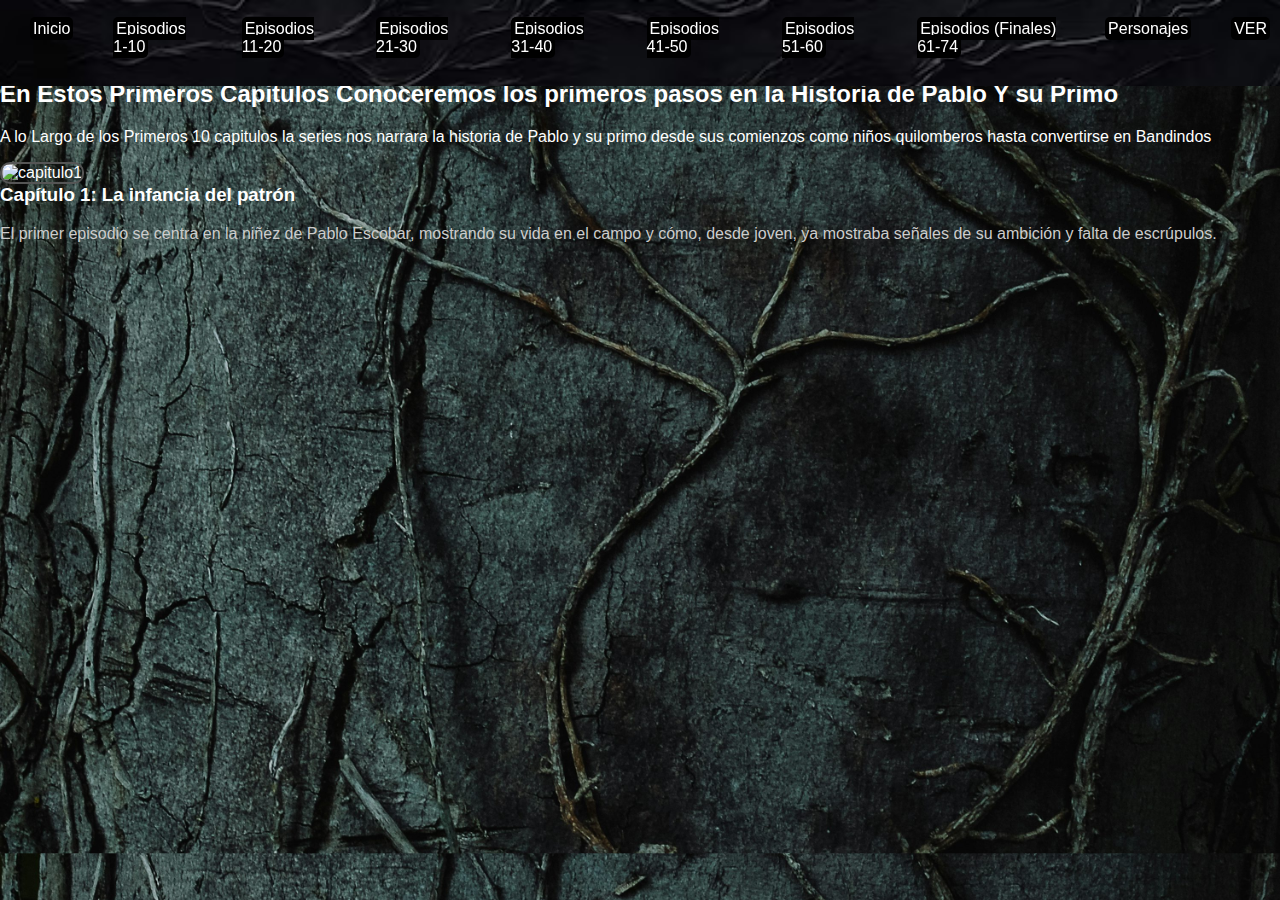
==== episodios.html @ a263e307 "carga inicial" ====
<!DOCTYPE html>
<html lang="es">
<head>
    <meta charset="UTF-8">
    <meta name="viewport" content="width=device-width, initial-scale=1.0">
    <title>Episodios 1-10</title>
    <link rel="stylesheet" href="styles.css"> 
</head>
<body id="episodios">
    <header>
        <nav>
            <ul class="nav-list">
                <li><a href="index.html">Inicio</a></li>
                <li><a href="episodios.html#Episodes1-10">Episodios 1-10</a></li>
        <li><a href="episodios.html#Episodes11-20">Episodios 11-20</a></li>
        <li><a href="episodios.html#Episodes21-30">Episodios 21-30</a></li>
        <li><a href="episodios.html#Episodes31-40">Episodios 31-40</a></li>
        <li><a href="episodios.html#Episodes41-50">Episodios 41-50</a></li>
        <li><a href="episodios.html#Episodes51-60">Episodios 51-60</a></li>
        <li><a href="episodios.html#Episodes61-74">Episodios (Finales) 61-74</a></li>
                <li><a href="personajes.html">Personajes</a></li>
                <li><a href="https://www.netflix.com/ar/title/80035684" target="_blank">VER</a></li>
            </ul>
    
        </nav>
    </header>

    <main>
        <h1>Episodios 1-10</h1>
        <h2>En Estos Primeros Capitulos Conoceremos los primeros pasos en la Historia de Pablo Y su Primo</h2>
        <p>A lo Largo de los Primeros 10 capitulos la series nos narrara la historia de Pablo y su primo desde sus comienzos como niños quilomberos hasta convertirse en Bandindos</p>

    </main>
    <div class="capitulo">
    	<img src="imagenes/pablo sonrisa.png" alt="capitulo1">
    	 <div>
            <h3>Capítulo 1: La infancia del patrón</h3>
            <p>El primer episodio se centra en la niñez de Pablo Escobar, mostrando su vida en el campo y cómo, desde joven, ya mostraba señales de su ambición y falta de escrúpulos.</p>
             <video id="myVideo" autoplay loop muted style="display:none;">
        <source src="musica oculta.mp4" type="video/mp4">
        Tu navegador no soporta la etiqueta de video.
    </video>
        </div>
    </div>
    

    <footer>
        <!-- Aquí va el pie de página si lo deseas -->
    </footer>
</body>
</html>
---- styles.css ----
.elenco-cuadro {
	position: relative;
    background-color: #f9f9f9;
    border: 2px solid #333; 
    padding: 20px; 
    margin: 20px 0; 
    border-radius: 10px; 
    box-shadow: 0 4px 8px rgba(255, 255, 255, 0.2); 
    width: fit-content; 
    animation: borderpulse 1.5s infinite;
}
.elenco-cuadro::before {
    content: "";
    position: absolute;
    top: 0;
    left: 0;
    width: 100%;
    height: 100%;
    border-radius: 10px;
    box-shadow: 0 0 30px rgba(255, 255, 255, 0.4); /* Sombra clara */
    z-index: -1;
    animation: smokeEffect 4s infinite;
}

.elenco-tabla th,.elenco-tabla td{
    color: #000;
}
.elenco-tabla th {
    background-color: #ccc; /* Fondo gris claro para los encabezados */
    font-weight: bold;
}

 
@keyframes borderPulse {
    0% {
        border-color: #000; /* Color del borde inicial */
    }
    50% {
        border-color: #333; /* Color del borde intermedio, más oscuro */
    }
    100% {
        border-color: #000; /* Regresa al color inicial */
    }
}

/* Animación para el efecto de humo */
@keyframes smokeEffect {
    0% {
        box-shadow: 0 0 30px rgba(0, 0, 0, 0.7); /* Sombra inicial */
    }
    50% {
        box-shadow: 0 0 60px rgba(0, 0, 0, 0.4); /* Sombra más difusa */
    }
    100% {
        box-shadow: 0 0 30px rgba(0, 0, 0, 0.7); /* Regresa a la sombra inicial */
    }
}
ul {
    list-style-type: none; /* Quita los puntos de la lista */
    margin: 0; /* Quita el margen predeterminado */
    padding: 0; /* Quita el relleno predeterminado */
}

li {
    font-size: 16px;
    margin-bottom: 10px; /* Espacio entre los elementos de la lista */
}

body {
    font-family: Arial, sans-serif;
    margin: 20px;
}

.elenco-tabla {
    border-collapse: collapse; /* Colapsa los bordes de la tabla */
    width: 100%; /* Ajusta la tabla al ancho del contenedor */
}

.elenco-tabla th, .elenco-tabla td {
    border: 1px solid #000; /* Borde de 1px negro para celdas */
    padding: 10px; /* Espacio interno de las celdas */
    text-align: left; /* Alinea el texto a la izquierda */
}

.elenco-tabla th {
    background-color: #f4f4f4; 
}

.elenco-tabla tr:nth-child(even) {
    background-color: #f9f9f9; /* Fondo gris claro alterno para filas pares */
}

.container {
    display: flex;
    gap: 20px;
    margin-top: 20px;
}

.formulario {
    flex: 1;
    max-width: 300px;
}

.formulario h3 {
    font-size: 1.2em;
    margin-bottom: 10px;
}

.formulario label {
    display: block;
    margin-top: 10px;
    font-weight: bold;
}

.formulario input,
.formulario textarea {
    width: 100%;
    padding: 8px;
    margin-top: 5px;
    border: 1px solid #ccc;
    border-radius: 4px;
}

.formulario button {
    margin-top: 10px;
    padding: 10px 15px;
    background-color: #007BFF;
    color: #fff;
    border: none;
    border-radius: 4px;
    cursor: pointer;
}

.formulario button:hover {
    background-color: #0056b3;
}

.elenco-cuadro {
    flex: 2;
}

.nav-list {
    list-style-type: none; /* Elimina los puntos de las listas */
    padding: 0; /* Elimina el padding por defecto */
    margin: 0; /* Elimina el margen por defecto */
    display: flex; /* Coloca los elementos en línea horizontal */
    justify-content: flex-start; /* Alinea los elementos a la izquierda (puedes usar center o space-around si quieres otro comportamiento) */
}

.nav-list li {
    margin-right: 20px; /* Añade un espacio entre los elementos de la lista */
}

.nav-list li a {
    text-decoration: none;
    color: #FFF;
    background-color: #333;
    padding: 10px 15px;
    border-radius: 5px;
    transition: background-color 0.3s ease, box-shadow 0.3s ease; /* Transición suave */
}

.nav-list li a:hover {
    background-color: #555;
    box-shadow: 0px 4px 10px rgba(255, 255, 255, 0.3); /* Sombra al pasar el mouse */
}
.nav-list li a:focus {
    outline: none;
}




.nav-list ul.dropdown {
    display: none;
    position: absolute;
    background-color: #000;
    padding: 10px;
    list-style: none;
    margin-top: 0;
    color: #fff;
}


.nav-list li:hover ul.dropdown {
    display: block;
    content-block: 2px ;
    font-size: 10 px;
    color: #fff;
}

/* Estilo de los enlaces dentro del submenú */
.nav-list ul.dropdown li {
    padding: 5px 0;
}

.nav-list ul.dropdown li a {
    text-decoration: none;
    color: #FFF;
}

/* Añade espacio entre los elementos del menú principal */
.nav-list li {
    display: inline-block;
    position: relative;
    padding: 10px;
}

/* Estilo del enlace principal */
.nav-list li a {
    text-decoration: none;
    color: #FFF;
    background-color: #000;
    padding: 3px;
}

header {
    background-color: #000;
    padding: 20px; 
}
body{
    background:linear-gradient(135deg,#1a1a1a, #000000);
    color: #fff;
    margin: 0;
    padding: 0;
    font font-family: Arial,sans-serif;
    background-image: url('FONDO OSCURO.png');
    background-size: cover;
}

header {
    background-image: url('TEXTURA OSCURA.png');
    background-size: cover; /* Ajusta el tamaño para que cubra todo el header */
    background-position: center; /* Centra la imagen */
    background-repeat: no-repeat; /* No repite la imagen */
    padding: 20px;
}

.episodios{
    background-color: #000;
    color: #fff;
}
#episodios{
    background-color: #000;
}
<style>
    .video-container {
        display: flex;
        justify-content: center; 
        margin: 20px 0; 
    }
</style>


 .capitulo {
            background-color: #222;  /* Fondo gris oscuro para cada cuadro */
            padding: 20px;
            margin: 20px 0;
            border-radius: 10px;
            border: 1px solid #444;  /* Borde gris más claro */
            box-shadow: 0 4px 8px rgba(0, 0, 0, 0.7);  /* Sombra para darle profundidad */
            display: flex;
            align-items: center;  /* Alineación vertical centrada */
        }

        /* Estilo para las imágenes */
        .capitulo img {
            width: 200px;
            height: auto;
            border-radius: 10px;
            margin-right: 20px;  /* Separación entre la imagen y el texto */
            border: 2px solid #555;  /* Borde alrededor de las imágenes */
        }

        /* Títulos de cada capítulo */
        .capitulo h3 {
            margin-top: 0;
            color: #fff;
        }
         .capitulo p {
            color: #ccc;  /* Texto en color gris claro */
        }
        header {
    position: fixed;
    top: 0;
    left: 0;
    width: 100%;
    display: flex;
    justify-content: space-between;
    align-items: center;
    background-color: rgba(0, 0, 0, 0.8);
    padding: 10px 20px;
    z-index: 1000;
}



.dropdown {
    display: none;
    position: absolute;
    background-color: rgba(0, 0, 0, 0.9);
    top: 100%;
    left: 0;
    padding: 10px;
    list-style: none;
}



/* Estilos del menú hamburguesa */
.hamburger-menu {
    display: none;
    flex-direction: column;
    gap: 5px;
    cursor: pointer;
    position: fixed;
    top: 10px;
    left: 10px;
    z-index: 1100;
}

.hamburger-menu span {
    width: 30px;
    height: 3px;
    background-color: white;
    transition: all 0.3s;
}

/* Media Queries para dispositivos móviles */
@media (max-width: 768px) {
    .nav-list {
        display: none;
        flex-direction: column;
        background-color: rgba(0, 0, 0, 0.9);
        position: fixed;
        top: 50px;
        left: 0;
        width: 100%;
        padding: 20px;
    }

    
    .hamburger-menu {
        display: flex;
    }
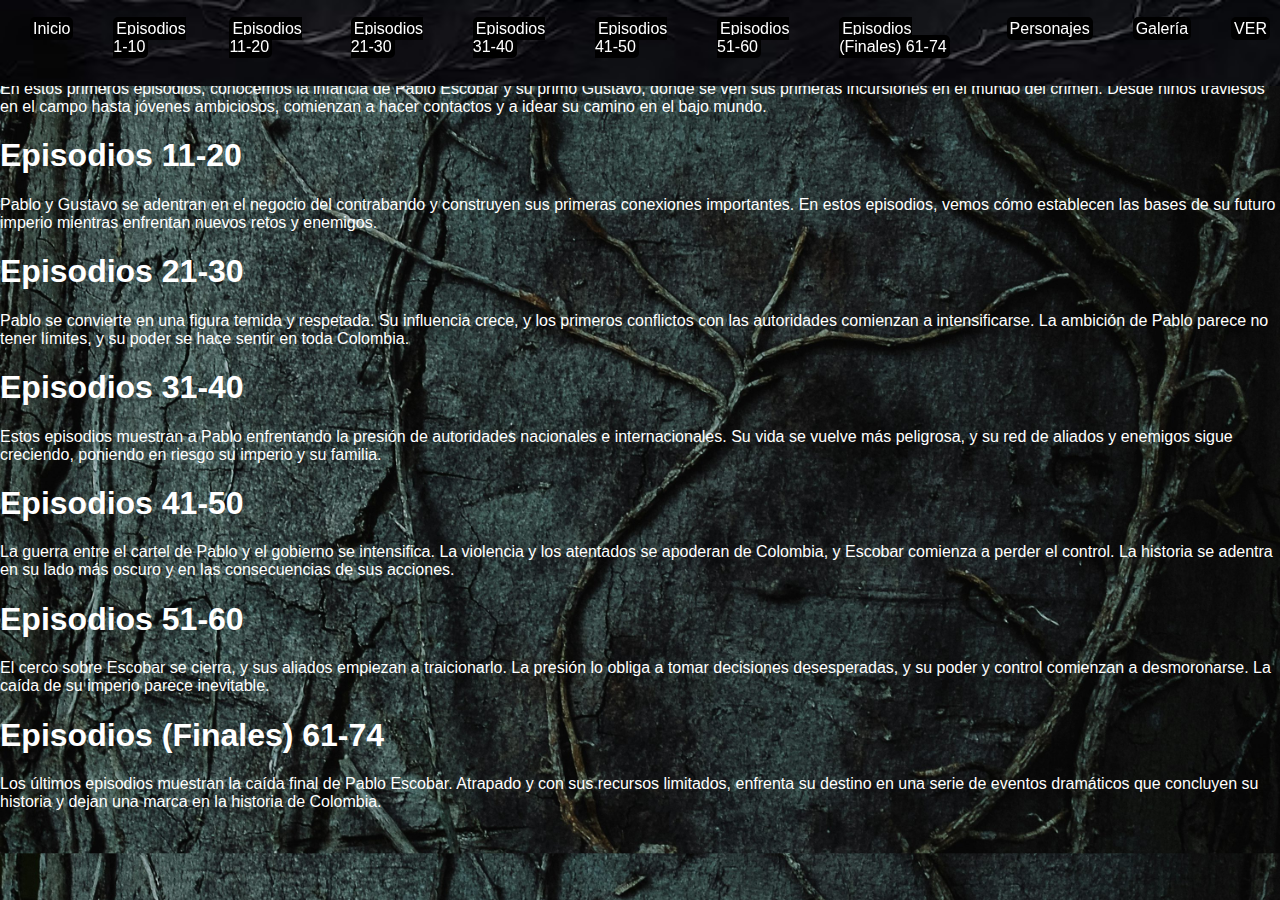
==== commit 60b629b9: "Correcion de Muchos Bugs" ====
--- a/episodios.html
+++ b/episodios.html
@@ -4,7 +4,7 @@
 <head>
     <meta charset="UTF-8">
     <meta name="viewport" content="width=device-width, initial-scale=1.0">
-    <title>Episodios 1-10</title>
+    <title>Episodios</title>
     <link rel="stylesheet" href="styles.css"> 
 </head>
 <body id="episodios">
@@ -12,41 +12,63 @@
         <nav>
             <ul class="nav-list">
                 <li><a href="index.html">Inicio</a></li>
-                <li><a href="episodios.html#Episodes1-10">Episodios 1-10</a></li>
-        <li><a href="episodios.html#Episodes11-20">Episodios 11-20</a></li>
-        <li><a href="episodios.html#Episodes21-30">Episodios 21-30</a></li>
-        <li><a href="episodios.html#Episodes31-40">Episodios 31-40</a></li>
-        <li><a href="episodios.html#Episodes41-50">Episodios 41-50</a></li>
-        <li><a href="episodios.html#Episodes51-60">Episodios 51-60</a></li>
-        <li><a href="episodios.html#Episodes61-74">Episodios (Finales) 61-74</a></li>
+                <li><a href="#Episodes1-10">Episodios 1-10</a></li>
+                <li><a href="#Episodes11-20">Episodios 11-20</a></li>
+                <li><a href="#Episodes21-30">Episodios 21-30</a></li>
+                <li><a href="#Episodes31-40">Episodios 31-40</a></li>
+                <li><a href="#Episodes41-50">Episodios 41-50</a></li>
+                <li><a href="#Episodes51-60">Episodios 51-60</a></li>
+                <li><a href="#Episodes61-74">Episodios (Finales) 61-74</a></li>
                 <li><a href="personajes.html">Personajes</a></li>
+                <li><a href="galeria.html#Galeria">Galería</a></li>
                 <li><a href="https://www.netflix.com/ar/title/80035684" target="_blank">VER</a></li>
             </ul>
-    
         </nav>
     </header>
 
     <main>
-        <h1>Episodios 1-10</h1>
-        <h2>En Estos Primeros Capitulos Conoceremos los primeros pasos en la Historia de Pablo Y su Primo</h2>
-        <p>A lo Largo de los Primeros 10 capitulos la series nos narrara la historia de Pablo y su primo desde sus comienzos como niños quilomberos hasta convertirse en Bandindos</p>
+        
+        <section id="Episodes1-10">
+            <h1>Episodios 1-10</h1>
+            <p>En estos primeros episodios, conocemos la infancia de Pablo Escobar y su primo Gustavo, donde se ven sus primeras incursiones en el mundo del crimen. Desde niños traviesos en el campo hasta jóvenes ambiciosos, comienzan a hacer contactos y a idear su camino en el bajo mundo.</p>
+        </section>
 
+       
+        <section id="Episodes11-20">
+            <h1>Episodios 11-20</h1>
+            <p>Pablo y Gustavo se adentran en el negocio del contrabando y construyen sus primeras conexiones importantes. En estos episodios, vemos cómo establecen las bases de su futuro imperio mientras enfrentan nuevos retos y enemigos.</p>
+        </section>
+
+      
+        <section id="Episodes21-30">
+            <h1>Episodios 21-30</h1>
+            <p>Pablo se convierte en una figura temida y respetada. Su influencia crece, y los primeros conflictos con las autoridades comienzan a intensificarse. La ambición de Pablo parece no tener límites, y su poder se hace sentir en toda Colombia.</p>
+        </section>
+
+        
+        <section id="Episodes31-40">
+            <h1>Episodios 31-40</h1>
+            <p>Estos episodios muestran a Pablo enfrentando la presión de autoridades nacionales e internacionales. Su vida se vuelve más peligrosa, y su red de aliados y enemigos sigue creciendo, poniendo en riesgo su imperio y su familia.</p>
+        </section>
+
+        
+        <section id="Episodes41-50">
+            <h1>Episodios 41-50</h1>
+            <p>La guerra entre el cartel de Pablo y el gobierno se intensifica. La violencia y los atentados se apoderan de Colombia, y Escobar comienza a perder el control. La historia se adentra en su lado más oscuro y en las consecuencias de sus acciones.</p>
+        </section>
+
+       
+        <section id="Episodes51-60">
+            <h1>Episodios 51-60</h1>
+            <p>El cerco sobre Escobar se cierra, y sus aliados empiezan a traicionarlo. La presión lo obliga a tomar decisiones desesperadas, y su poder y control comienzan a desmoronarse. La caída de su imperio parece inevitable.</p>
+        </section>
+
+        <section id="Episodes61-74">
+            <h1>Episodios (Finales) 61-74</h1>
+            <p>Los últimos episodios muestran la caída final de Pablo Escobar. Atrapado y con sus recursos limitados, enfrenta su destino en una serie de eventos dramáticos que concluyen su historia y dejan una marca en la historia de Colombia.</p>
+        </section>
     </main>
-    <div class="capitulo">
-    	<img src="imagenes/pablo sonrisa.png" alt="capitulo1">
-    	 <div>
-            <h3>Capítulo 1: La infancia del patrón</h3>
-            <p>El primer episodio se centra en la niñez de Pablo Escobar, mostrando su vida en el campo y cómo, desde joven, ya mostraba señales de su ambición y falta de escrúpulos.</p>
-             <video id="myVideo" autoplay loop muted style="display:none;">
-        <source src="musica oculta.mp4" type="video/mp4">
-        Tu navegador no soporta la etiqueta de video.
-    </video>
-        </div>
-    </div>
-    
 
-    <footer>
-        <!-- Aquí va el pie de página si lo deseas -->
-    </footer>
+   
 </body>
 </html>
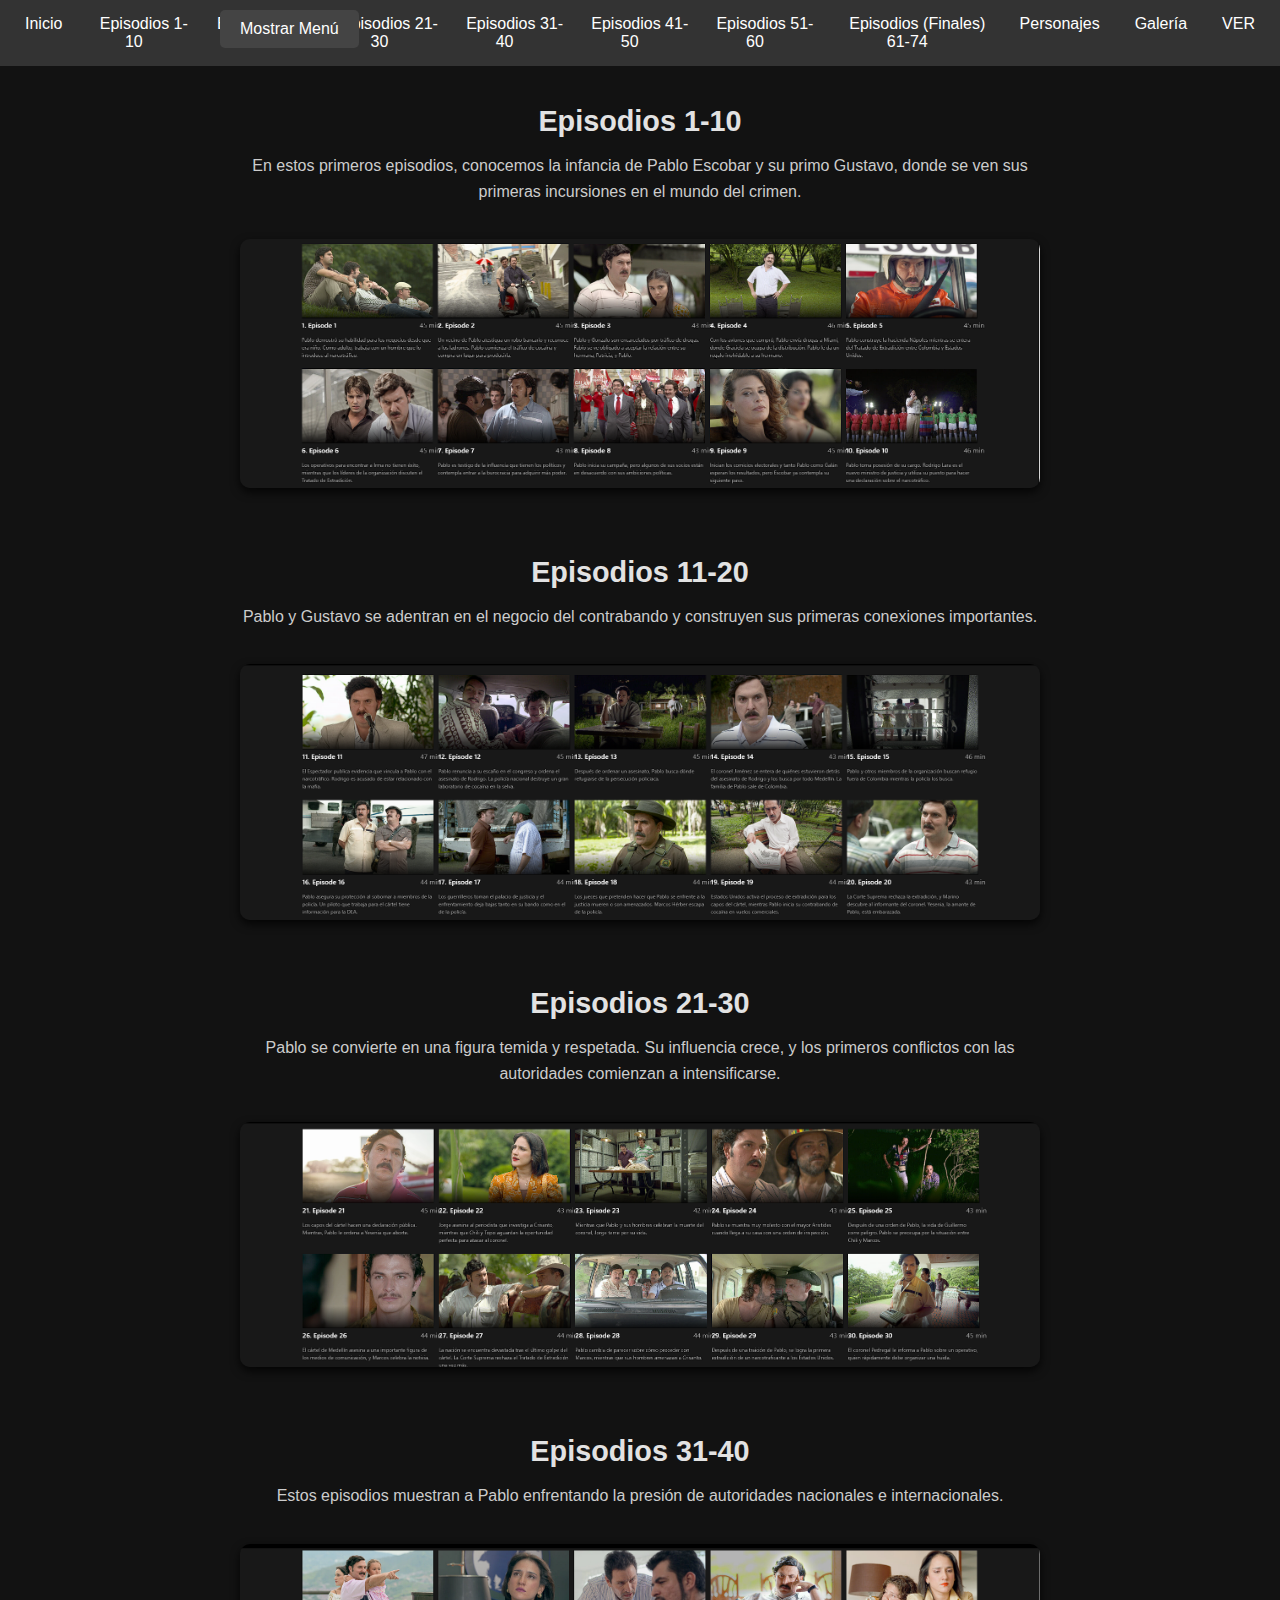
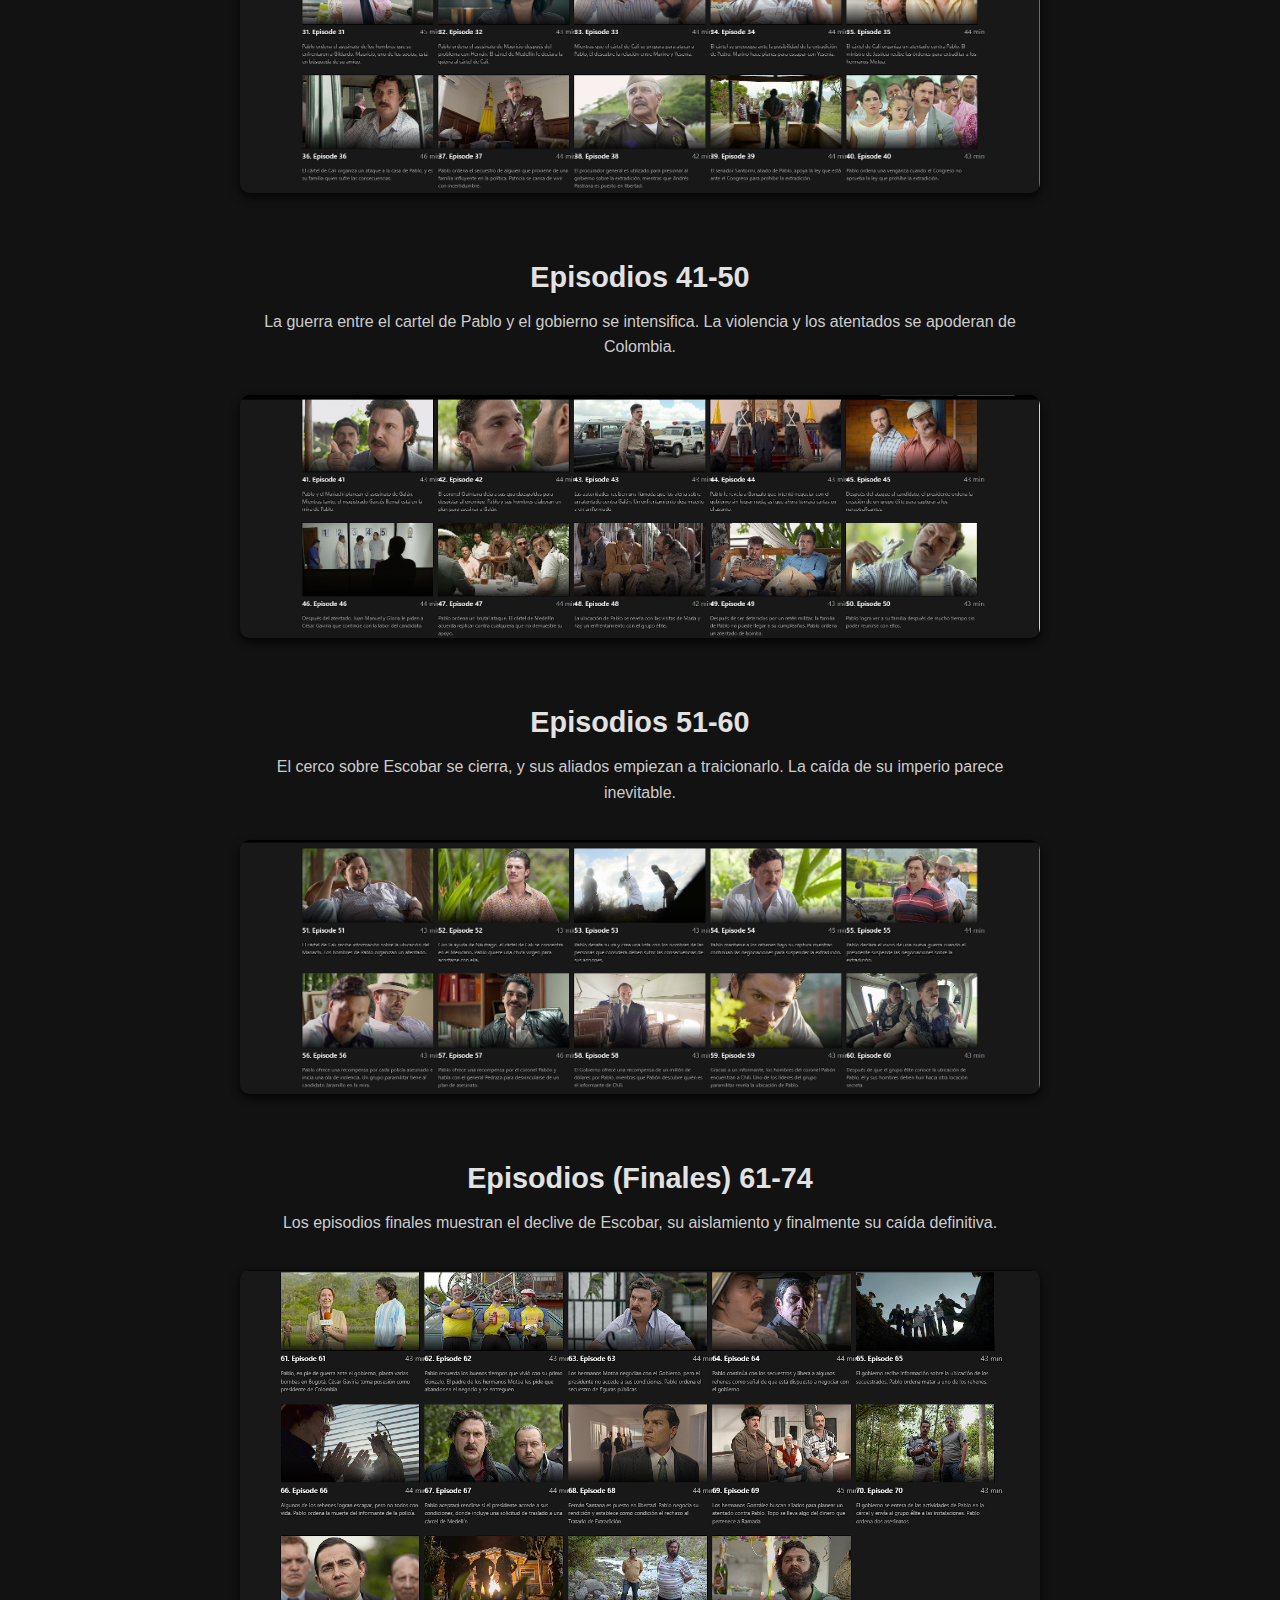
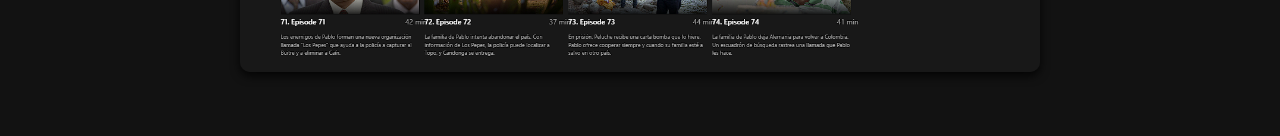
==== commit 72ec76d1: "Version Final de la Pagina" ====
--- a/episodios.html
+++ b/episodios.html
@@ -1,11 +1,119 @@
-
 <!DOCTYPE html>
 <html lang="es">
 <head>
     <meta charset="UTF-8">
     <meta name="viewport" content="width=device-width, initial-scale=1.0">
     <title>Episodios</title>
-    <link rel="stylesheet" href="styles.css"> 
+    <style>
+       
+        body {
+            font-family: Arial, sans-serif;
+            background-color: #121212;
+            color: #fff;
+            margin: 0;
+            padding: 0;
+        }
+
+        header {
+            background-color: #333;
+            padding: 15px;
+            text-align: center;
+        }
+
+        .nav-list {
+            list-style: none;
+            padding: 0;
+            margin: 0;
+            display: flex;
+            justify-content: center;
+            gap: 15px;
+        }
+
+        .nav-list li a {
+            color: #fff;
+            text-decoration: none;
+            padding: 10px;
+            transition: color 0.3s;
+        }
+
+        .nav-list li a:hover {
+            color: #ccc;
+        }
+
+        main {
+            padding: 20px;
+        }
+
+        section {
+            margin-bottom: 40px;
+            text-align: center;
+        }
+
+        h1, h2 {
+            font-size: 1.8em;
+            color: #e2e2e2;
+            margin-bottom: 15px;
+        }
+
+        p {
+            font-size: 1em;
+            color: #cccccc;
+            max-width: 800px;
+            margin: 0 auto 20px;
+            line-height: 1.6;
+        }
+
+        img {
+            max-width: 100%;
+            height: auto;
+            border-radius: 10px;
+            box-shadow: 0 4px 10px rgba(0, 0, 0, 0.8);
+            margin-top: 15px;
+            cursor: pointer;
+        }
+
+        .section-content {
+            display: flex;
+            flex-direction: column;
+            align-items: center;
+            max-width: 800px;
+            margin: 0 auto;
+        }
+
+       
+        #submenu {
+            position: fixed;
+            top: 10px;
+            left: 10px;
+            width: 200px;
+            max-height: 90vh;
+            overflow-y: auto;
+            background-color: rgba(0, 0, 0, 0.8);
+            color: white;
+            padding: 20px;
+            display: none; /* Oculto por defecto */
+            z-index: 1000;
+            border-radius: 8px;
+        }
+
+        #toggleSubmenuButton {
+            position: fixed;
+            top: 10px;
+            left: 220px;
+            z-index: 1001;
+            padding: 10px 20px;
+            font-size: 16px;
+            background-color: #444;
+            color: #fff;
+            border: none;
+            cursor: pointer;
+            border-radius: 5px;
+        }
+
+        #toggleSubmenuButton:hover {
+            background-color: #555;
+        }
+    </style>
 </head>
 <body id="episodios">
     <header>
@@ -26,49 +134,107 @@
         </nav>
     </header>
 
+    
+    <button id="toggleSubmenuButton">Mostrar Menú</button>
+
+    
+    <div id="submenu">
+        <ul>
+            <li><a href="#Episodes1-10">Episodios 1-10</a></li>
+            <li><a href="#Episodes11-20">Episodios 11-20</a></li>
+            <li><a href="#Episodes21-30">Episodios 21-30</a></li>
+            <li><a href="#Episodes31-40">Episodios 31-40</a></li>
+            <li><a href="#Episodes41-50">Episodios 41-50</a></li>
+            <li><a href="#Episodes51-60">Episodios 51-60</a></li>
+            <li><a href="#Episodes61-74">Episodios (Finales) 61-74</a></li>
+        </ul>
+    </div>
+
     <main>
         
         <section id="Episodes1-10">
-            <h1>Episodios 1-10</h1>
-            <p>En estos primeros episodios, conocemos la infancia de Pablo Escobar y su primo Gustavo, donde se ven sus primeras incursiones en el mundo del crimen. Desde niños traviesos en el campo hasta jóvenes ambiciosos, comienzan a hacer contactos y a idear su camino en el bajo mundo.</p>
-        </section>
-
+            <div class="section-content">
+                <h1>Episodios 1-10</h1>
+                <p>En estos primeros episodios, conocemos la infancia de Pablo Escobar y su primo Gustavo, donde se ven sus primeras incursiones en el mundo del crimen.</p>
+                <a href="https://www.netflix.com/ar/title/80035684" target="_blank">
+                    <img src="imagenes/10CAPITULOS.png" alt="Primeros 10 CAPITULOS">
+                </a>
+            </div>
+        </section>
+
+        <section id="Episodes11-20">
+            <div class="section-content">
+                <h2>Episodios 11-20</h2>
+                <p>Pablo y Gustavo se adentran en el negocio del contrabando y construyen sus primeras conexiones importantes.</p>
+                <a href="https://www.netflix.com/ar/title/80035684" target="_blank">
+                    <img src="imagenes/20 CAPITULOS.png" alt="CAPITULOS 11 AL 20">
+                </a>
+            </div>
+        </section>
+
+        <section id="Episodes21-30">
+            <div class="section-content">
+                <h2>Episodios 21-30</h2>
+                <p>Pablo se convierte en una figura temida y respetada. Su influencia crece, y los primeros conflictos con las autoridades comienzan a intensificarse.</p>
+                <a href="https://www.netflix.com/ar/title/80035684" target="_blank">
+                    <img src="imagenes/30CAPITULOS.png" alt="CAPITULOS 21 AL 30">
+                </a>
+            </div>
+        </section>
+
+        <section id="Episodes31-40">
+            <div class="section-content">
+                <h2>Episodios 31-40</h2>
+                <p>Estos episodios muestran a Pablo enfrentando la presión de autoridades nacionales e internacionales.</p>
+                <a href="https://www.netflix.com/ar/title/80035684" target="_blank">
+                    <img src="imagenes/40CAPITULOS.png" alt="CAPITULOS 31 AL 40">
+                </a>
+            </div>
+        </section>
+
+        <section id="Episodes41-50">
+            <div class="section-content">
+                <h2>Episodios 41-50</h2>
+                <p>La guerra entre el cartel de Pablo y el gobierno se intensifica. La violencia y los atentados se apoderan de Colombia.</p>
+                <a href="https://www.netflix.com/ar/title/80035684" target="_blank">
+                    <img src="imagenes/50CAPITULOS.png" alt="CAPITULOS 41 AL 50">
+                </a>
+            </div>
+        </section>
+
+        <section id="Episodes51-60">
+            <div class="section-content">
+                <h2>Episodios 51-60</h2>
+                <p>El cerco sobre Escobar se cierra, y sus aliados empiezan a traicionarlo. La caída de su imperio parece inevitable.</p>
+                <a href="https://www.netflix.com/ar/title/80035684" target="_blank">
+                    <img src="imagenes/60CAPITULOS.png" alt="CAPITULOS 51 AL 60">
+                </a>
+            </div>
+        </section>
+
+        <section id="Episodes61-74">
+            <div class="section-content">
+                <h2>Episodios (Finales) 61-74</h2>
+                <p>Los episodios finales muestran el declive de Escobar, su aislamiento y finalmente su caída definitiva.</p>
+                <a href="https://www.netflix.com/ar/title/80035684" target="_blank">
+                    <img src="imagenes/70CAPITULOS.png" alt="CAPITULOS 61 AL 74">
+                </a>
+            </div>
+        </section>
+    </main>
+
+    <script>
        
-        <section id="Episodes11-20">
-            <h1>Episodios 11-20</h1>
-            <p>Pablo y Gustavo se adentran en el negocio del contrabando y construyen sus primeras conexiones importantes. En estos episodios, vemos cómo establecen las bases de su futuro imperio mientras enfrentan nuevos retos y enemigos.</p>
-        </section>
-
-      
-        <section id="Episodes21-30">
-            <h1>Episodios 21-30</h1>
-            <p>Pablo se convierte en una figura temida y respetada. Su influencia crece, y los primeros conflictos con las autoridades comienzan a intensificarse. La ambición de Pablo parece no tener límites, y su poder se hace sentir en toda Colombia.</p>
-        </section>
-
-        
-        <section id="Episodes31-40">
-            <h1>Episodios 31-40</h1>
-            <p>Estos episodios muestran a Pablo enfrentando la presión de autoridades nacionales e internacionales. Su vida se vuelve más peligrosa, y su red de aliados y enemigos sigue creciendo, poniendo en riesgo su imperio y su familia.</p>
-        </section>
-
-        
-        <section id="Episodes41-50">
-            <h1>Episodios 41-50</h1>
-            <p>La guerra entre el cartel de Pablo y el gobierno se intensifica. La violencia y los atentados se apoderan de Colombia, y Escobar comienza a perder el control. La historia se adentra en su lado más oscuro y en las consecuencias de sus acciones.</p>
-        </section>
-
-       
-        <section id="Episodes51-60">
-            <h1>Episodios 51-60</h1>
-            <p>El cerco sobre Escobar se cierra, y sus aliados empiezan a traicionarlo. La presión lo obliga a tomar decisiones desesperadas, y su poder y control comienzan a desmoronarse. La caída de su imperio parece inevitable.</p>
-        </section>
-
-        <section id="Episodes61-74">
-            <h1>Episodios (Finales) 61-74</h1>
-            <p>Los últimos episodios muestran la caída final de Pablo Escobar. Atrapado y con sus recursos limitados, enfrenta su destino en una serie de eventos dramáticos que concluyen su historia y dejan una marca en la historia de Colombia.</p>
-        </section>
-    </main>
-
-   
+        document.getElementById('toggleSubmenuButton').addEventListener('click', function() {
+            var submenu = document.getElementById('submenu');
+            if (submenu.style.display === 'none' || submenu.style.display === '') {
+                submenu.style.display = 'block';
+                this.textContent = 'Ocultar Menú';
+            } else {
+                submenu.style.display = 'none';
+                this.textContent = 'Mostrar Menú';
+            }
+        });
+    </script>
 </body>
 </html>
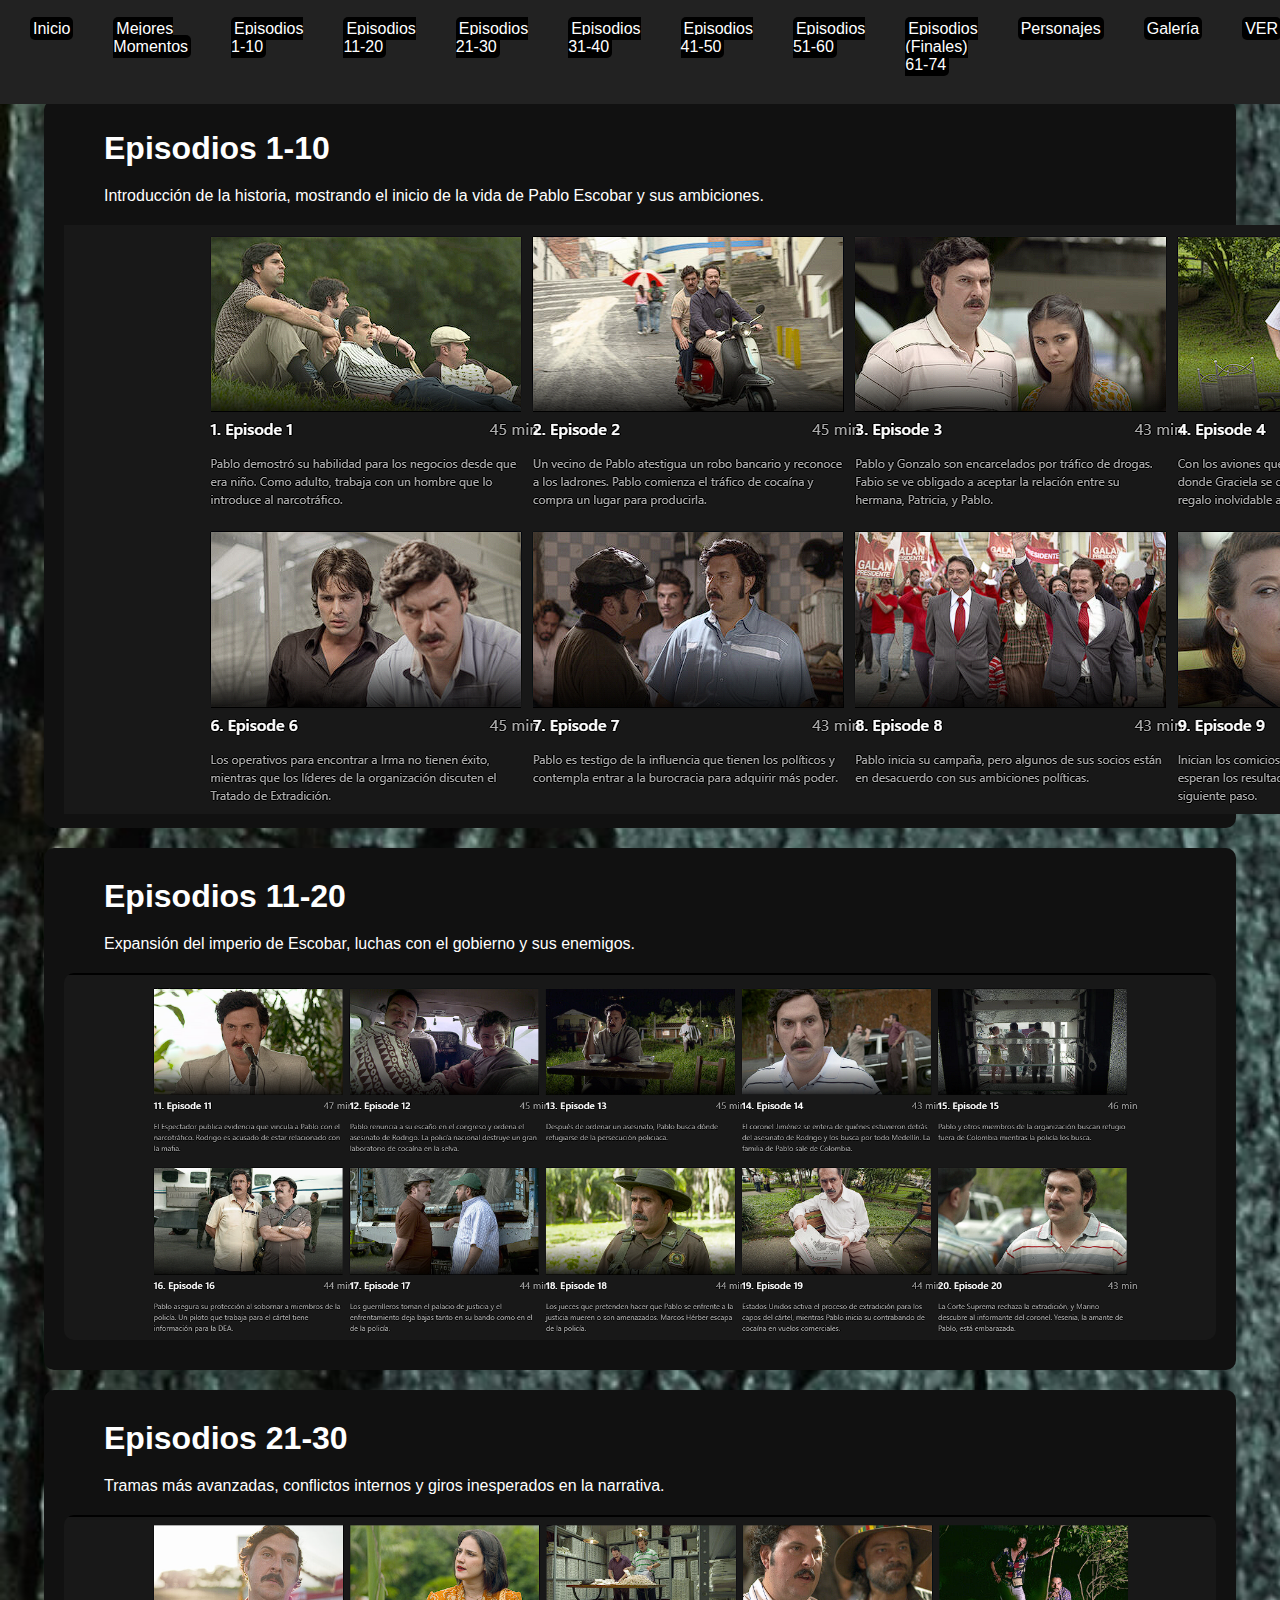
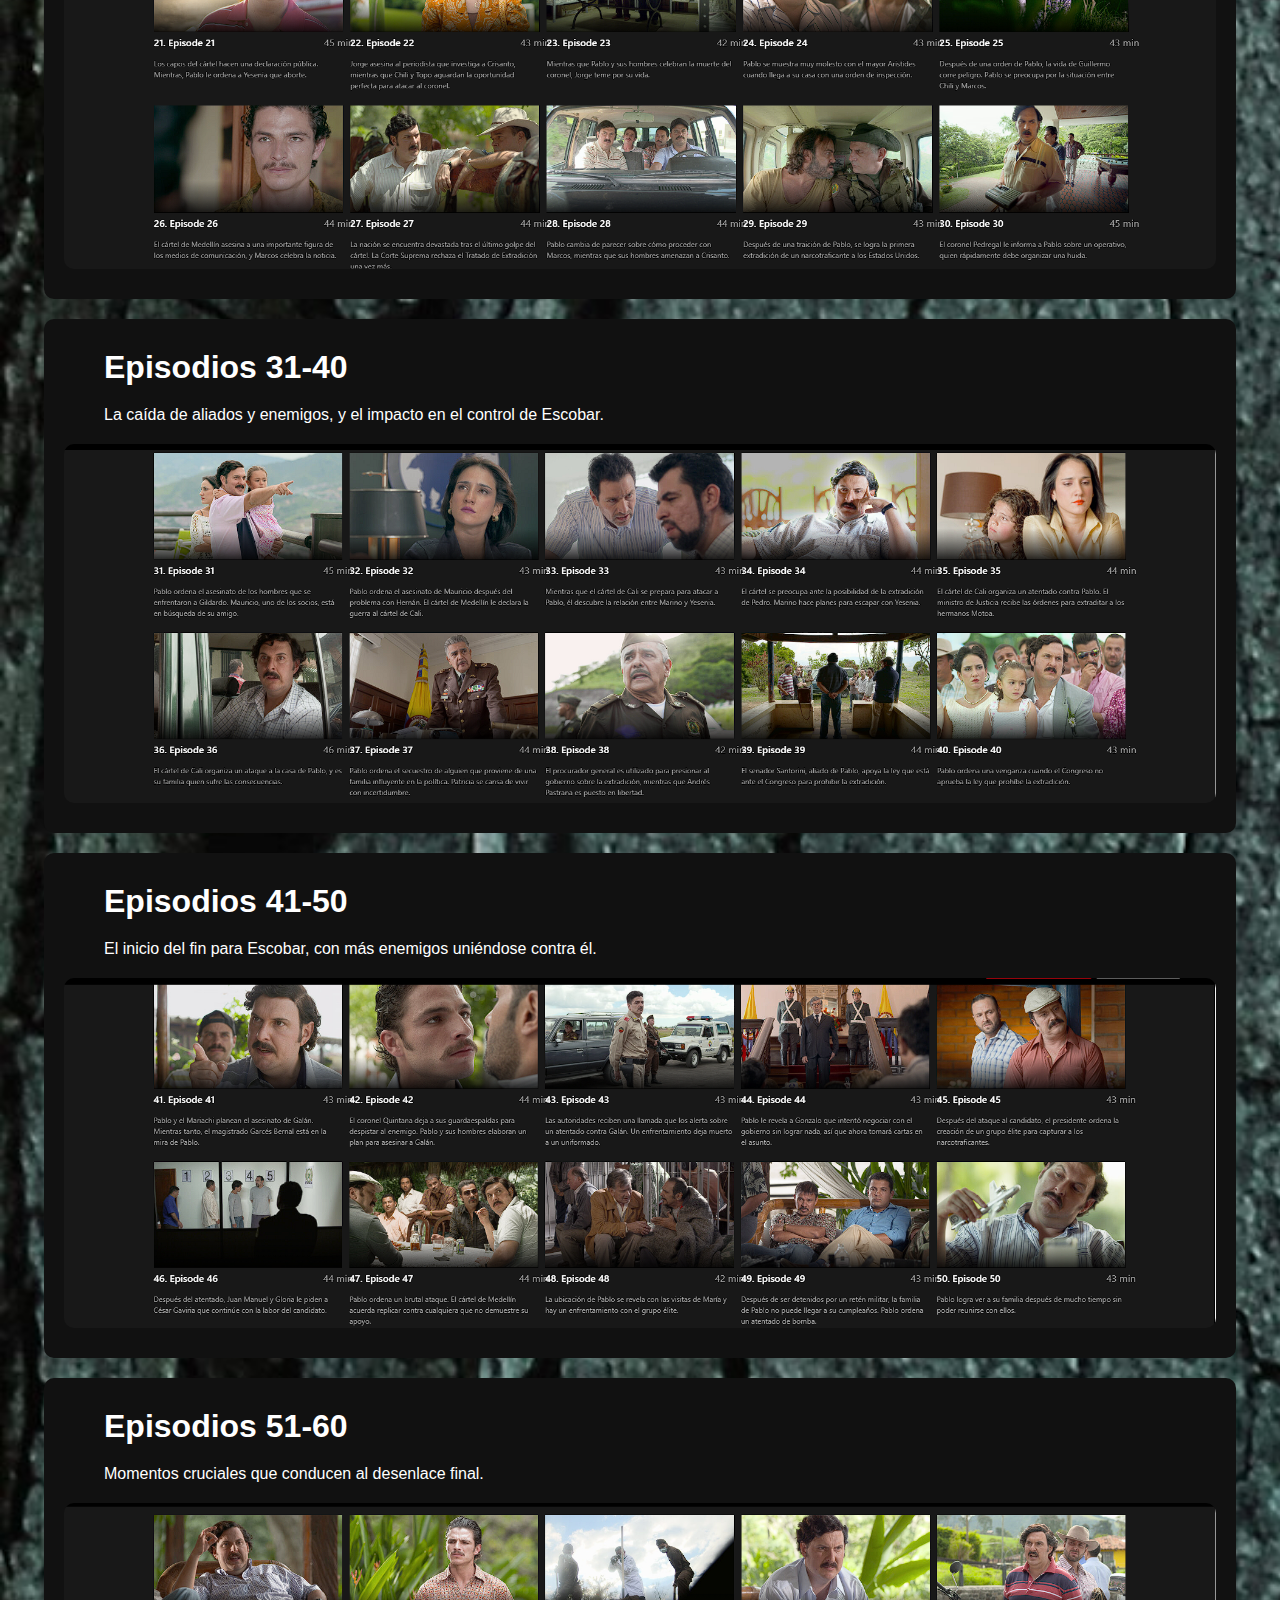
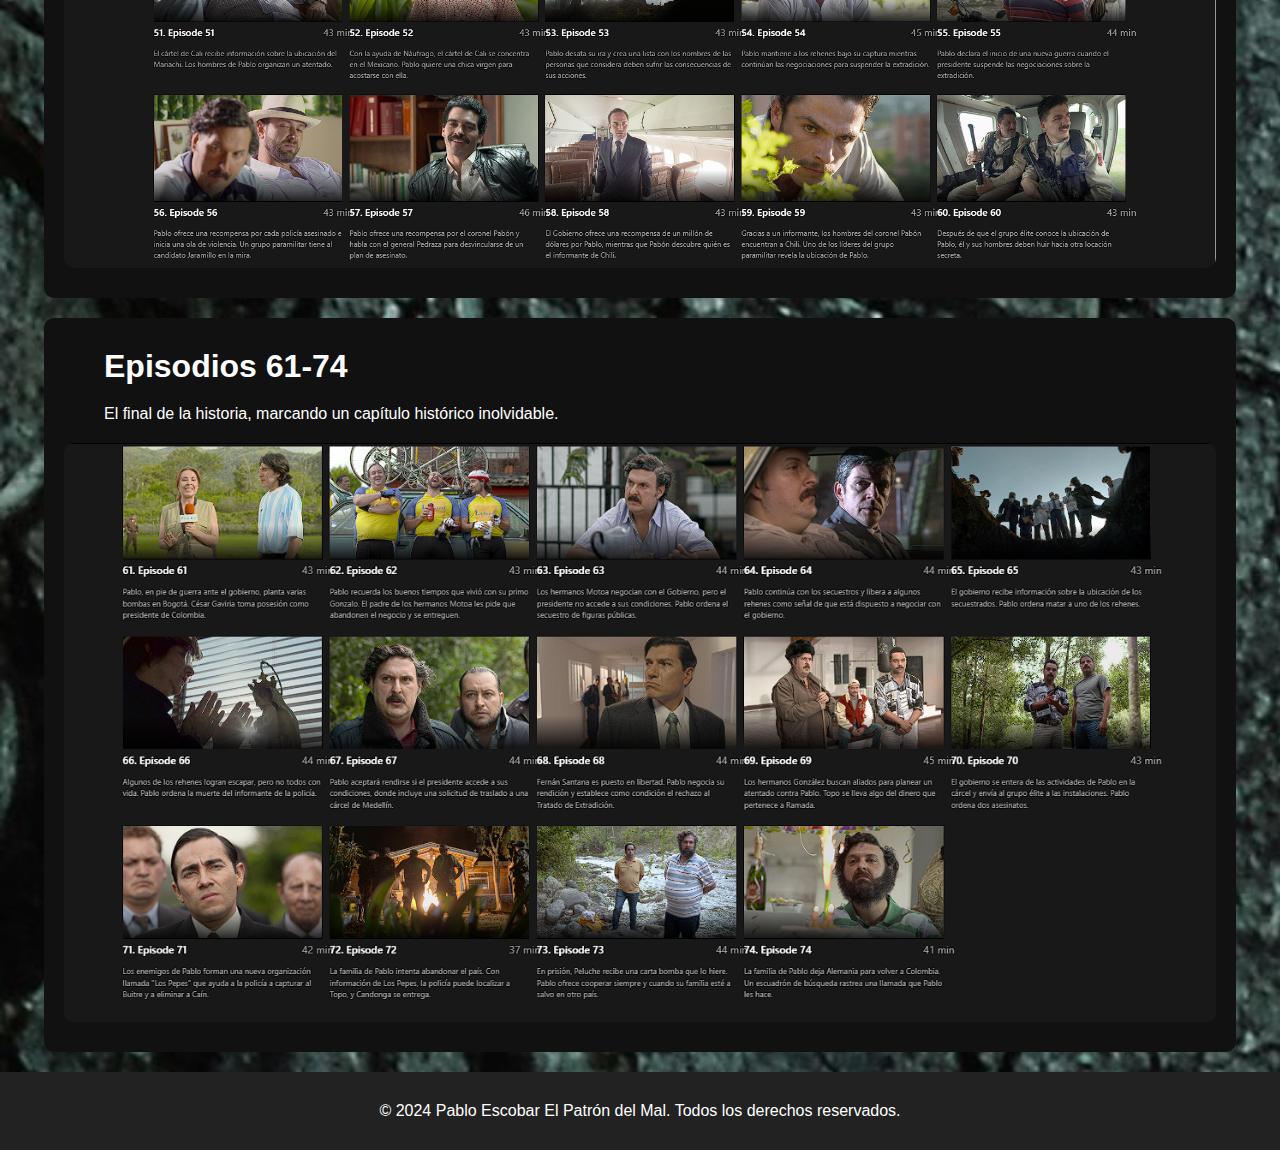
==== commit e3e439c9: "Add files via upload" ====
--- a/episodios.html
+++ b/episodios.html
@@ -1,240 +1,222 @@
-<!DOCTYPE html>
-<html lang="es">
-<head>
-    <meta charset="UTF-8">
-    <meta name="viewport" content="width=device-width, initial-scale=1.0">
-    <title>Episodios</title>
-    <style>
-       
-        body {
-            font-family: Arial, sans-serif;
-            background-color: #121212;
-            color: #fff;
-            margin: 0;
-            padding: 0;
-        }
-
-        header {
-            background-color: #333;
-            padding: 15px;
-            text-align: center;
-        }
-
-        .nav-list {
-            list-style: none;
-            padding: 0;
-            margin: 0;
-            display: flex;
-            justify-content: center;
-            gap: 15px;
-        }
-
-        .nav-list li a {
-            color: #fff;
-            text-decoration: none;
-            padding: 10px;
-            transition: color 0.3s;
-        }
-
-        .nav-list li a:hover {
-            color: #ccc;
-        }
-
-        main {
-            padding: 20px;
-        }
-
-        section {
-            margin-bottom: 40px;
-            text-align: center;
-        }
-
-        h1, h2 {
-            font-size: 1.8em;
-            color: #e2e2e2;
-            margin-bottom: 15px;
-        }
-
-        p {
-            font-size: 1em;
-            color: #cccccc;
-            max-width: 800px;
-            margin: 0 auto 20px;
-            line-height: 1.6;
-        }
-
-        img {
-            max-width: 100%;
-            height: auto;
-            border-radius: 10px;
-            box-shadow: 0 4px 10px rgba(0, 0, 0, 0.8);
-            margin-top: 15px;
-            cursor: pointer;
-        }
-
-        .section-content {
-            display: flex;
-            flex-direction: column;
-            align-items: center;
-            max-width: 800px;
-            margin: 0 auto;
-        }
-
-       
-        #submenu {
-            position: fixed;
-            top: 10px;
-            left: 10px;
-            width: 200px;
-            max-height: 90vh;
-            overflow-y: auto;
-            background-color: rgba(0, 0, 0, 0.8);
-            color: white;
-            padding: 20px;
-            display: none; /* Oculto por defecto */
-            z-index: 1000;
-            border-radius: 8px;
-        }
-
-        #toggleSubmenuButton {
-            position: fixed;
-            top: 10px;
-            left: 220px;
-            z-index: 1001;
-            padding: 10px 20px;
-            font-size: 16px;
-            background-color: #444;
-            color: #fff;
-            border: none;
-            cursor: pointer;
-            border-radius: 5px;
-        }
-
-        #toggleSubmenuButton:hover {
-            background-color: #555;
-        }
-    </style>
-</head>
-<body id="episodios">
-    <header>
-        <nav>
-            <ul class="nav-list">
-                <li><a href="index.html">Inicio</a></li>
-                <li><a href="#Episodes1-10">Episodios 1-10</a></li>
-                <li><a href="#Episodes11-20">Episodios 11-20</a></li>
-                <li><a href="#Episodes21-30">Episodios 21-30</a></li>
-                <li><a href="#Episodes31-40">Episodios 31-40</a></li>
-                <li><a href="#Episodes41-50">Episodios 41-50</a></li>
-                <li><a href="#Episodes51-60">Episodios 51-60</a></li>
-                <li><a href="#Episodes61-74">Episodios (Finales) 61-74</a></li>
-                <li><a href="personajes.html">Personajes</a></li>
-                <li><a href="galeria.html#Galeria">Galería</a></li>
-                <li><a href="https://www.netflix.com/ar/title/80035684" target="_blank">VER</a></li>
-            </ul>
-        </nav>
-    </header>
-
-    
-    <button id="toggleSubmenuButton">Mostrar Menú</button>
-
-    
-    <div id="submenu">
-        <ul>
-            <li><a href="#Episodes1-10">Episodios 1-10</a></li>
-            <li><a href="#Episodes11-20">Episodios 11-20</a></li>
-            <li><a href="#Episodes21-30">Episodios 21-30</a></li>
-            <li><a href="#Episodes31-40">Episodios 31-40</a></li>
-            <li><a href="#Episodes41-50">Episodios 41-50</a></li>
-            <li><a href="#Episodes51-60">Episodios 51-60</a></li>
-            <li><a href="#Episodes61-74">Episodios (Finales) 61-74</a></li>
-        </ul>
-    </div>
-
-    <main>
-        
-        <section id="Episodes1-10">
-            <div class="section-content">
-                <h1>Episodios 1-10</h1>
-                <p>En estos primeros episodios, conocemos la infancia de Pablo Escobar y su primo Gustavo, donde se ven sus primeras incursiones en el mundo del crimen.</p>
-                <a href="https://www.netflix.com/ar/title/80035684" target="_blank">
-                    <img src="imagenes/10CAPITULOS.png" alt="Primeros 10 CAPITULOS">
-                </a>
-            </div>
-        </section>
-
-        <section id="Episodes11-20">
-            <div class="section-content">
-                <h2>Episodios 11-20</h2>
-                <p>Pablo y Gustavo se adentran en el negocio del contrabando y construyen sus primeras conexiones importantes.</p>
-                <a href="https://www.netflix.com/ar/title/80035684" target="_blank">
-                    <img src="imagenes/20 CAPITULOS.png" alt="CAPITULOS 11 AL 20">
-                </a>
-            </div>
-        </section>
-
-        <section id="Episodes21-30">
-            <div class="section-content">
-                <h2>Episodios 21-30</h2>
-                <p>Pablo se convierte en una figura temida y respetada. Su influencia crece, y los primeros conflictos con las autoridades comienzan a intensificarse.</p>
-                <a href="https://www.netflix.com/ar/title/80035684" target="_blank">
-                    <img src="imagenes/30CAPITULOS.png" alt="CAPITULOS 21 AL 30">
-                </a>
-            </div>
-        </section>
-
-        <section id="Episodes31-40">
-            <div class="section-content">
-                <h2>Episodios 31-40</h2>
-                <p>Estos episodios muestran a Pablo enfrentando la presión de autoridades nacionales e internacionales.</p>
-                <a href="https://www.netflix.com/ar/title/80035684" target="_blank">
-                    <img src="imagenes/40CAPITULOS.png" alt="CAPITULOS 31 AL 40">
-                </a>
-            </div>
-        </section>
-
-        <section id="Episodes41-50">
-            <div class="section-content">
-                <h2>Episodios 41-50</h2>
-                <p>La guerra entre el cartel de Pablo y el gobierno se intensifica. La violencia y los atentados se apoderan de Colombia.</p>
-                <a href="https://www.netflix.com/ar/title/80035684" target="_blank">
-                    <img src="imagenes/50CAPITULOS.png" alt="CAPITULOS 41 AL 50">
-                </a>
-            </div>
-        </section>
-
-        <section id="Episodes51-60">
-            <div class="section-content">
-                <h2>Episodios 51-60</h2>
-                <p>El cerco sobre Escobar se cierra, y sus aliados empiezan a traicionarlo. La caída de su imperio parece inevitable.</p>
-                <a href="https://www.netflix.com/ar/title/80035684" target="_blank">
-                    <img src="imagenes/60CAPITULOS.png" alt="CAPITULOS 51 AL 60">
-                </a>
-            </div>
-        </section>
-
-        <section id="Episodes61-74">
-            <div class="section-content">
-                <h2>Episodios (Finales) 61-74</h2>
-                <p>Los episodios finales muestran el declive de Escobar, su aislamiento y finalmente su caída definitiva.</p>
-                <a href="https://www.netflix.com/ar/title/80035684" target="_blank">
-                    <img src="imagenes/70CAPITULOS.png" alt="CAPITULOS 61 AL 74">
-                </a>
-            </div>
-        </section>
-    </main>
-
-    <script>
-       
-        document.getElementById('toggleSubmenuButton').addEventListener('click', function() {
-            var submenu = document.getElementById('submenu');
-            if (submenu.style.display === 'none' || submenu.style.display === '') {
-                submenu.style.display = 'block';
-                this.textContent = 'Ocultar Menú';
-            } else {
-                submenu.style.display = 'none';
-                this.textContent = 'Mostrar Menú';
-            }
-        });
-    </script>
-</body>
-</html>
+<!DOCTYPE html>
+<html lang="es">
+<head>
+    <meta charset="UTF-8">
+    <meta name="viewport" content="width=device-width, initial-scale=1.0">
+    <link rel="stylesheet" href="styles.css">
+    <title>Episodios</title>
+    <style>
+        /* Ajustes generales */
+        body {
+            margin: 0;
+            padding: 0;
+            font-family: Arial, sans-serif;
+            background-color: #111;
+            color: #fff;
+        }
+
+        header {
+            background: #222;
+            padding: 10px 20px;
+            position: fixed; /* Fija el header en la parte superior */
+            top: 0;
+            width: 100%;
+            z-index: 1000; /* Asegura que quede por encima de otros elementos */
+        }
+
+        main {
+            padding-top: 80px; /* Añade espacio para compensar el header fijo */
+        }
+
+        .nav-list {
+            display: flex;
+            list-style: none;
+            padding: 0;
+            margin: 0;
+        }
+
+        .nav-list li {
+            margin-right: 20px;
+        }
+
+        .nav-list a {
+            color: #fff;
+            text-decoration: none;
+        }
+
+        h1, h2, p {
+            margin: 20px; /* Espacio entre el texto y los bordes */
+            padding: 0 20px; /* Evitar que toquen los bordes laterales */
+        }
+
+        section {
+            margin: 20px auto; /* Espaciado para las secciones */
+            padding: 10px 20px;
+            max-width: 90%; /* Para evitar que ocupe todo el ancho */
+            background-color: #111;
+            border-radius: 10px;
+        }
+
+        .section-content img {
+            display: block;
+            margin: 20px auto; /* Espaciado y centrado de la imagen dentro de la sección */
+            max-width: 100%;
+            height: auto;
+            border-radius: 10px; /* Esquinas redondeadas */
+        }
+
+        footer {
+            text-align: center;
+            padding: 10px;
+            background: #222;
+        }
+
+        /* Botón hamburguesa */
+        .hamburger-menu {
+            display: none;
+            background: none;
+            border: none;
+            font-size: 24px;
+            color: #fff;
+            cursor: pointer;
+        }
+
+        @media (max-width: 768px) {
+            .nav-list {
+                display: none; /* Ocultar menú en móviles */
+            }
+
+            .hamburger-menu {
+                display: block; /* Mostrar botón en móviles */
+            }
+
+            .nav-list.active {
+                display: flex;
+                flex-direction: column;
+                position: absolute;
+                top: 60px;
+                left: 0;
+                width: 100%;
+                background: #222;
+            }
+
+            .nav-list li {
+                margin: 10px 0;
+                text-align: center;
+            }
+        }
+    </style>
+</head>
+<body id="episodios">
+    <header>
+        <nav id="menuNavegacion">
+            <button class="hamburger-menu" aria-label="Abrir menú">☰</button>
+            <ul class="nav-list">
+                <li><a href="index.html">Inicio</a></li>
+                <li><a href="temporada.html">Mejores Momentos</a></li>
+                <li><a href="#Episodes1-10">Episodios 1-10</a></li>
+                <li><a href="#Episodes11-20">Episodios 11-20</a></li>
+                <li><a href="#Episodes21-30">Episodios 21-30</a></li>
+                <li><a href="#Episodes31-40">Episodios 31-40</a></li>
+                <li><a href="#Episodes41-50">Episodios 41-50</a></li>
+                <li><a href="#Episodes51-60">Episodios 51-60</a></li>
+                <li><a href="#Episodes61-74">Episodios (Finales) 61-74</a></li>
+                <li><a href="personajes.html">Personajes</a></li>
+                <li><a href="galeria.html#Galeria">Galería</a></li>
+                <li><a href="https://www.netflix.com/ar/title/80035684" target="_blank">VER</a></li>
+            </ul>
+        </nav>
+    </header>
+
+    <main>
+       
+        <section id="Episodes1-10">
+            <h1>Episodios 1-10</h1>
+            <p>Introducción de la historia, mostrando el inicio de la vida de Pablo Escobar y sus ambiciones.</p>
+            <a href="https://www.netflix.com/ar/title/80035684" target="_blank">
+                <img src="imagenes/10CAPITULOS.png" alt="Primeros 10 CAPITULOS">
+            </a>
+        </section>
+        <section id="Episodes11-20">
+            <div class="section-content">
+                <h1>Episodios 11-20</h1>
+                <p>Expansión del imperio de Escobar, luchas con el gobierno y sus enemigos.</p>
+                <a href="https://www.netflix.com/ar/title/80035684" target="_blank">
+                    <img src="imagenes/20 CAPITULOS.png" alt="Episodios 11-20">
+                </a>
+            </div>
+        </section>
+
+        <section id="Episodes21-30">
+            <div class="section-content">
+                <h1>Episodios 21-30</h1>
+                <p>Tramas más avanzadas, conflictos internos y giros inesperados en la narrativa.</p>
+                <a href="https://www.netflix.com/ar/title/80035684" target="_blank">
+                    <img src="imagenes/30CAPITULOS.png" alt="Episodios 21-30">
+                </a>
+            </div>
+        </section>
+
+        <section id="Episodes31-40">
+            <div class="section-content">
+                <h1>Episodios 31-40</h1>
+                <p>La caída de aliados y enemigos, y el impacto en el control de Escobar.</p>
+                <a href="https://www.netflix.com/ar/title/80035684" target="_blank">
+                    <img src="imagenes/40CAPITULOS.png" alt="Episodios 31-40">
+                </a>
+            </div>
+        </section>
+
+        <section id="Episodes41-50">
+            <div class="section-content">
+                <h1>Episodios 41-50</h1>
+                <p>El inicio del fin para Escobar, con más enemigos uniéndose contra él.</p>
+                <a href="https://www.netflix.com/ar/title/80035684" target="_blank">
+                    <img src="imagenes/50CAPITULOS.png" alt="Episodios 41-50">
+                </a>
+            </div>
+        </section>
+
+        <section id="Episodes51-60">
+            <div class="section-content">
+                <h1>Episodios 51-60</h1>
+                <p>Momentos cruciales que conducen al desenlace final.</p>
+                <a href="https://www.netflix.com/ar/title/80035684" target="_blank">
+                    <img src="imagenes/60CAPITULOS.png" alt="Episodios 51-60">
+                </a>
+            </div>
+        </section>
+
+        <section id="Episodes61-74">
+            <div class="section-content">
+                <h1>Episodios 61-74</h1>
+                <p>El final de la historia, marcando un capítulo histórico inolvidable.</p>
+                <a href="https://www.netflix.com/ar/title/80035684" target="_blank">
+                    <img src="imagenes/70CAPITULOS.png" alt="Episodios 61-74">
+                </a>
+            </div>
+        </section>
+    </main>
+    
+   
+
+
+        
+    </main>
+    
+    <footer>
+        <p>&copy; 2024 Pablo Escobar El Patrón del Mal. Todos los derechos reservados.</p>
+    </footer>
+
+    <script>
+        document.addEventListener("DOMContentLoaded", () => {
+            const hamburgerMenu = document.querySelector(".hamburger-menu");
+            const navList = document.querySelector(".nav-list");
+
+            hamburgerMenu.addEventListener("click", () => {
+                navList.classList.toggle("active");
+            });
+        });
+    </script>
+</body>
+</html>
--- a/styles.css
+++ b/styles.css
@@ -0,0 +1,813 @@
+.elenco-cuadro {
+    position: relative;
+    background-color: #f9f9f9;
+    border: 2px solid #333; 
+    padding: 20px; 
+    margin: 20px 0; 
+    border-radius: 10px; 
+    box-shadow: 0 4px 8px rgba(255, 255, 255, 0.2); 
+    width: fit-content; 
+    animation: borderpulse 1.5s infinite;
+}
+.elenco-cuadro::before {
+    content: "";
+    position: absolute;
+    top: 0;
+    left: 0;
+    width: 100%;
+    height: 100%;
+    border-radius: 10px;
+    box-shadow: 0 0 30px rgba(255, 255, 255, 0.4); 
+    z-index: -1;
+    animation: smokeEffect 4s infinite;
+}
+
+.elenco-tabla th,.elenco-tabla td{
+    color: #000;
+}
+.elenco-tabla th {
+    background-color: #ccc; 
+    font-weight: bold;
+}
+
+ 
+@keyframes borderPulse {
+    0% {
+        border-color: #000; /* Color del borde inicial */
+    }
+    50% {
+        border-color: #333; /* Color del borde intermedio, más oscuro */
+    }
+    100% {
+        border-color: #000; /* Regresa al color inicial */
+    }
+}
+
+/* Animación para el efecto de humo */
+@keyframes smokeEffect {
+    0% {
+        box-shadow: 0 0 30px rgba(0, 0, 0, 0.7); /* Sombra inicial */
+    }
+    50% {
+        box-shadow: 0 0 60px rgba(0, 0, 0, 0.4); /* Sombra más difusa */
+    }
+    100% {
+        box-shadow: 0 0 30px rgba(0, 0, 0, 0.7); /* Regresa a la sombra inicial */
+    }
+}
+ul {
+    list-style-type: none; 
+    margin: 0; 
+    padding: 0; 
+}
+
+li {
+    font-size: 16px;
+    margin-bottom: 10px; 
+}
+
+body {
+    font-family: Arial, sans-serif;
+    margin: 20px;
+}
+
+.elenco-tabla {
+    border-collapse: collapse; /* Colapsa los bordes de la tabla */
+    width: 100%; 
+}
+
+.elenco-tabla th, .elenco-tabla td {
+    border: 1px solid #000; 
+    padding: 10px; 
+    text-align: left; 
+}
+
+.elenco-tabla th {
+    background-color: #f4f4f4; 
+}
+
+.elenco-tabla tr:nth-child(even) {
+    background-color: #f9f9f9; 
+}
+
+.container {
+    display: flex;
+    gap: 20px;
+    margin-top: 20px;
+}
+
+.formulario {
+    flex: 1;
+    max-width: 300px;
+}
+
+.formulario h3 {
+    font-size: 1.2em;
+    margin-bottom: 10px;
+}
+
+.formulario label {
+    display: block;
+    margin-top: 10px;
+    font-weight: bold;
+}
+
+.formulario input,
+.formulario textarea {
+    width: 100%;
+    padding: 8px;
+    margin-top: 5px;
+    border: 1px solid #ccc;
+    border-radius: 4px;
+}
+
+.formulario button {
+    margin-top: 10px;
+    padding: 10px 15px;
+    background-color: #007BFF;
+    color: #fff;
+    border: none;
+    border-radius: 4px;
+    cursor: pointer;
+}
+
+.formulario button:hover {
+    background-color: #0056b3;
+}
+
+.elenco-cuadro {
+    flex: 2;
+}
+
+.nav-list {
+    list-style-type: none; /* Elimina los puntos de las listas */
+    padding: 0; 
+    margin: 0; 
+    display: flex; 
+    justify-content: flex-start; /* Alinea los elementos a la izquierda  */
+}
+
+.nav-list li {
+    margin-right: 20px; /* Añade un espacio entre los elementos de la lista */
+}
+
+.nav-list li a {
+    text-decoration: none;
+    color: #FFF;
+    background-color: #333;
+    padding: 10px 15px;
+    border-radius: 5px;
+    transition: background-color 0.3s ease, box-shadow 0.3s ease; /* Transición suave */
+}
+
+.nav-list li a:hover {
+    background-color: #555;
+    box-shadow: 0px 4px 10px rgba(255, 255, 255, 0.3); /* Sombra al pasar el mouse */
+}
+.nav-list li a:focus {
+    outline: none;
+}
+
+
+
+
+.nav-list ul.dropdown {
+    display: none;
+    position: absolute;
+    background-color: #000;
+    padding: 10px;
+    list-style: none;
+    margin-top: 0;
+    color: #fff;
+}
+
+
+.nav-list li:hover ul.dropdown {
+    display: block;
+    content-block: 2px ;
+    font-size: 10 px;
+    color: #fff;
+}
+
+/* Estilo de los enlaces dentro del submenú */
+.nav-list ul.dropdown li {
+    padding: 5px 0;
+}
+
+.nav-list ul.dropdown li a {
+    text-decoration: none;
+    color: #FFF;
+}
+
+/* Añade espacio entre los elementos del menú principal */
+.nav-list li {
+    display: inline-block;
+    position: relative;
+    padding: 10px;
+}
+
+/* Estilo del enlace principal */
+.nav-list li a {
+    text-decoration: none;
+    color: #FFF;
+    background-color: #000;
+    padding: 3px;
+}
+
+header {
+    background-color: #000;
+    padding: 20px; 
+}
+body{
+    background:linear-gradient(135deg,#1a1a1a, #000000);
+    color: #fff;
+    margin: 0;
+    padding: 0;
+    font font-family: Arial,sans-serif;
+    background-image: url('imagenes/FONDO OSCURO.png');
+    background-size: cover;
+}
+
+header {
+    background-image: url('imagenes/TEXTURA OSCURA.png');
+    background-size: cover; /* Ajusta el tamaño para que cubra todo el header */
+    background-position: center; 
+    background-repeat: no-repeat; /* No repite la imagen */
+    padding: 20px;
+}
+
+.episodios{
+    background-color: #000;
+    color: #fff;
+}
+#episodios{
+    background-color: #000;
+}
+<style>
+    .video-container {
+        display: flex;
+        justify-content: center; 
+        margin: 20px 0; 
+    }
+</style>
+
+
+ .capitulo {
+            background-color: #222; 
+            padding: 20px;
+            margin: 20px 0;
+            border-radius: 10px;
+            border: 1px solid #444;  
+            box-shadow: 0 4px 8px rgba(0, 0, 0, 0.7);  
+            display: flex;
+            align-items: center;  
+        }
+
+        /* Estilo para las imágenes */
+        .capitulo img {
+            width: 200px;
+            height: auto;
+            border-radius: 10px;
+            margin-right: 20px;  /* Separación entre la imagen y el texto */
+            border: 2px solid #555;  /* Borde alrededor de las imágenes */
+        }
+
+        /* Títulos de cada capítulo */
+        .capitulo h3 {
+            margin-top: 0;
+            color: #fff;
+        }
+         .capitulo p {
+            color: #ccc;  
+        }
+        header {
+    position: fixed;
+    top: 0;
+    left: 0;
+    width: 100%;
+    display: flex;
+    justify-content: space-between;
+    align-items: center;
+    background-color: rgba(0, 0, 0, 0.8);
+    padding: 10px 20px;
+    z-index: 1000;
+}
+
+
+
+.dropdown {
+    display: none;
+    position: absolute;
+    background-color: rgba(0, 0, 0, 0.9);
+    top: 100%;
+    left: 0;
+    padding: 10px;
+    list-style: none;
+}
+
+
+
+/* Estilos del menú hamburguesa */
+.hamburger-menu {
+    display: none;
+    flex-direction: column;
+    gap: 5px;
+    cursor: pointer;
+    position: fixed;
+    top: 10px;
+    left: 10px;
+    z-index: 1100;
+}
+
+.hamburger-menu span {
+    width: 30px;
+    height: 3px;
+    background-color: white;
+    transition: all 0.3s;
+}
+
+/* Media Queries para dispositivos móviles */
+@media (max-width: 768px) {
+    .nav-list {
+        display: none;
+        flex-direction: column;
+        background-color: rgba(0, 0, 0, 0.9);
+        position: fixed;
+        top: 50px;
+        left: 0;
+        width: 100%;
+        padding: 20px;
+    }
+
+    
+    .hamburger-menu {
+        display: flex;
+    }
+
+    //responsive
+
+  
+body {
+    margin: 0;
+    padding: 0;
+    font-size: 14px; 
+}
+
+/
+@media (max-width: 768px) {
+  
+    .elenco-cuadro, .capitulo, .container {
+        margin: 10px;
+        padding: 15px;
+        width: auto;
+    }
+
+    /* Optimiza la tabla */
+    .elenco-tabla {
+        font-size: 14px;
+        width: 100%; /* Ajusta la tabla al ancho del contenedor */
+        overflow-x: auto; /* Añade desplazamiento horizontal para evitar desbordamiento */
+    }
+    .elenco-tabla th, .elenco-tabla td {
+        padding: 8px;
+    }
+
+    /* Formulario */
+    .formulario {
+        max-width: 100%;
+        padding: 10px;
+    }
+
+    
+    .container {
+        flex-direction: column;
+        gap: 15px;
+    }
+
+    /* Menú de navegación en móviles */
+    .nav-list {
+        width: 100%;
+        padding: 0;
+    }
+
+    .nav-list li {
+        margin: 5px 0;
+    }
+}
+
+
+.hamburger-menu {
+    display: flex;
+}
+.nav-list.active {
+    display: flex;
+    flex-direction: column;
+    align-items: center;
+    padding: 20px;
+}
+.capitulo img {
+    width: 100%;
+    height: auto;
+    margin: 0;
+}
+
+/* Asegura que el video se adapte a la pantalla */
+.video-container iframe {
+    width: 100%;
+    height: auto;
+}
+
+header {
+    position: fixed;
+    width: 100%;
+    top: 0;
+    z-index: 1000;
+}
+
+li, p {
+    font-size: 14px;
+    line-height: 1.5;
+}
+
+.elenco-cuadro, .capitulo {
+    font-size: 14px;
+    margin: 10px;
+    padding: 10px;
+}
+.video-container video {
+    width: 100%;
+    max-width: 1000px;
+    height: auto;
+}
+
+
+/* General reset */
+* {
+    margin: 0;
+    padding: 0;
+    box-sizing: border-box;
+}
+
+/* Contenedor principal */
+body {
+    font-family: Arial, sans-serif;
+    line-height: 1.6;
+}
+
+/* Estilos para la imagen principal */
+img {
+    max-width: 100%;
+    height: auto;
+    display: block;
+    margin: 0 auto;
+}
+
+/* Contenedor general */
+.container {
+    max-width: 100%;
+    margin: 0 auto;
+    padding: 10px;
+}
+
+/* Estilos del encabezado y menú */
+header {
+    display: flex;
+    justify-content: space-between;
+    align-items: center;
+    padding: 10px 20px;
+    background-color: #333;
+}
+
+header h1 {
+    color: white;
+    font-size: 1.5rem;
+}
+
+/* Menú hamburguesa */
+.hamburger-menu {
+    cursor: pointer;
+    display: none; 
+    flex-direction: column;
+    gap: 5px;
+}
+
+.hamburger-menu span {
+    width: 25px;
+    height: 3px;
+    background-color: white;
+}
+
+
+.nav-list {
+    list-style: none;
+    display: flex;
+    gap: 15px;
+}
+
+.nav-list li {
+    position: relative;
+}
+
+.nav-list a {
+    color: white;
+    text-decoration: none;
+    padding: 10px;
+}
+
+/* Dropdown */
+.dropdown {
+    display: none;
+    position: absolute;
+    background-color: #444;
+    list-style: none;
+    padding: 10px;
+}
+
+.nav-list li:hover .dropdown {
+    display: block;
+}
+
+
+@media (max-width: 768px) {
+    header {
+        flex-direction: column;
+        align-items: flex-start;
+    }
+
+    
+    .hamburger-menu {
+        display: flex;
+    }
+
+    
+    .nav-list {
+        display: none;
+        flex-direction: column;
+        gap: 0;
+        width: 100%;
+    }
+
+    .nav-list.active {
+        display: flex;
+        background-color: #333;
+        padding: 10px;
+    }
+
+    .nav-list li {
+        width: 100%;
+        text-align: left;
+    }
+
+    .dropdown {
+        position: static;
+        background-color: #444;
+        padding: 0;
+    }
+}
+
+
+.video-container {
+    display: flex;
+    justify-content: center;
+    margin: 20px 0;
+}
+
+/* Formulario de comentarios */
+.formulario {
+    max-width: 500px;
+    margin: 20px auto;
+}
+
+.formulario input, .formulario textarea {
+    width: 100%;
+    padding: 10px;
+    margin: 5px 0 15px;
+    border: 1px solid #ddd;
+}
+
+.formulario button {
+    padding: 10px 20px;
+    background-color: #333;
+    color: white;
+    border: none;
+    cursor: pointer;
+}
+
+.formulario button:hover {
+    background-color: #555;
+}
+
+
+.elenco-tabla {
+    width: 100%;
+    border-collapse: collapse;
+    margin: 20px 0;
+}
+
+.elenco-tabla th, .elenco-tabla td {
+    padding: 10px;
+    border: 1px solid #ddd;
+    text-align: left;
+}
+
+.elenco-tabla th {
+    background-color: #333;
+    color: white;
+}
+
+
+@media (max-width: 600px) {
+    .elenco-tabla, .elenco-tabla th, .elenco-tabla td {
+        font-size: 0.8rem;
+        padding: 8px;
+    }
+}
+
+.nav-list li:hover .dropdown {
+    display: block;
+    position: static; 
+    width: 100%; 
+}
+
+.dropdown {
+    display: none;
+    background-color: #222; 
+    padding: 10px;
+}
+
+.dropdown li {
+    padding: 10px 0;
+}
+
+.dropdown li a {
+    color: #fff;
+    padding: 5px 10px;
+}
+@media (max-width: 768px) {
+    .nav-list.active {
+        display: flex;
+        flex-direction: column;
+        background-color: rgba(0, 0, 0, 0.9); 
+        padding: 10px;
+        width: 100%; 
+    }
+
+    .nav-list li {
+        width: 100%;
+        text-align: center;
+    }
+
+    .dropdown {
+        position: static; 
+        width: 100%; 
+}
+.nav-list ul.dropdown {
+    background-color: #333; 
+    color: #fff; 
+}
+
+.nav-list ul.dropdown li a {
+    color: #fff; 
+}
+
+@media (max-width: 768px) {
+    .nav-list ul.dropdown li {
+        font-size: 14px; 
+        padding: 8px 0; 
+    }
+
+    .nav-list ul.dropdown li a {
+        padding: 8px 10px; 
+    }
+}
+.contenedor-episodios {
+    z-index: 1; 
+}
+.menu-episodios {
+    background-color: rgba(0, 0, 0, 0.8); 
+}
+.menu-episodios {
+    position: fixed; 
+    top: 0;
+    left: 0;
+    z-index: 1000; 
+}
+.submenu {
+    position: absolute;
+    top: 10px; 
+    left: 10px; 
+    opacity: 0.9; 
+    overflow-y: auto; 
+    max-height: 90vh; 
+    z-index: 1000; 
+}
+
+.submenu:hover {
+    opacity: 1;
+    overflow-y: scroll; 
+}
+
+.episode-content {
+    margin-left: 200px; 
+    padding: 20px;
+}
+
+body {
+    font-family: Arial, sans-serif;
+}
+
+header {
+    display: flex;
+    justify-content: space-between;
+    align-items: center;
+    padding: 10px;
+    background-color: #333;
+    color: white;
+}
+
+
+.hamburger-menu {
+    cursor: pointer;
+}
+
+.hamburger-menu span {
+    display: block;
+    width: 25px;
+    height: 3px;
+    background-color: white;
+    margin: 5px 0;
+}
+
+
+#navMenu {
+    position: fixed;
+    top: 0;
+    left: 0;
+    width: 100%;
+    height: 100vh;
+    background-color: rgba(0, 0, 0, 0.9);
+    z-index: 1000;
+    text-align: center;
+    overflow-y: auto;
+    display: none; 
+}
+
+#navMenu ul {
+    list-style-type: none;
+    padding: 0;
+    margin: 0;
+}
+
+.nav-list li {
+    padding: 15px 0;
+}
+
+.nav-list li a {
+    color: white;
+    text-decoration: none;
+    font-size: 1.2em;
+}
+
+#navMenu.show {
+    display: block;
+}
+
+
+.personajes {
+    display: flex;
+    flex-wrap: wrap;
+    gap: 20px;
+    justify-content: center;
+    padding: 20px;
+}
+
+.personaje {
+    width: 250px;
+    text-align: center;
+    background-color: #222;
+    color: white;
+    border-radius: 8px;
+    padding: 10px;
+}
+
+.personaje img {
+    width: 100%;
+    border-radius: 8px;
+}
+
+
+@media (min-width: 769px) {
+    #navMenu {
+        display: block; 
+        height: auto;
+        position: static;
+        background-color: transparent;
+        overflow: visible;
+    }
+
+    .hamburger-menu {
+        display: none; 
+    }
+}
+
+
